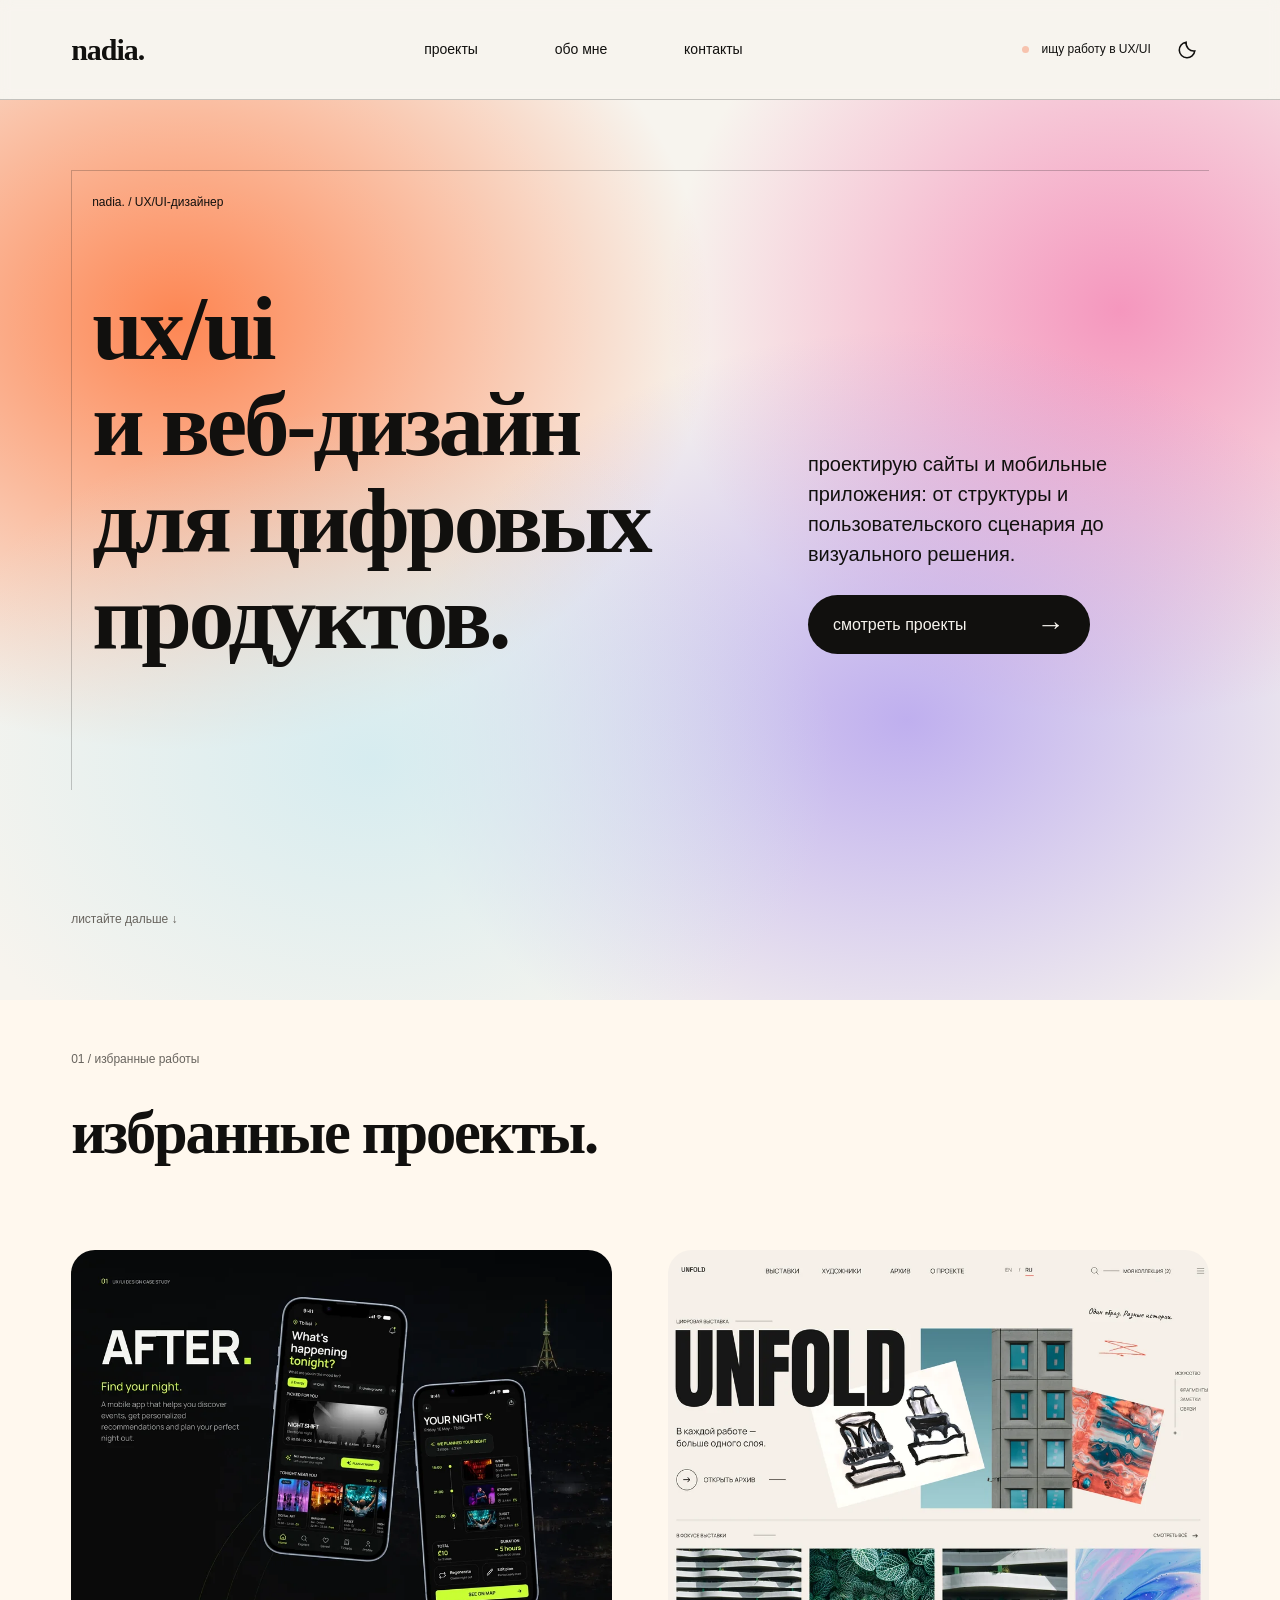
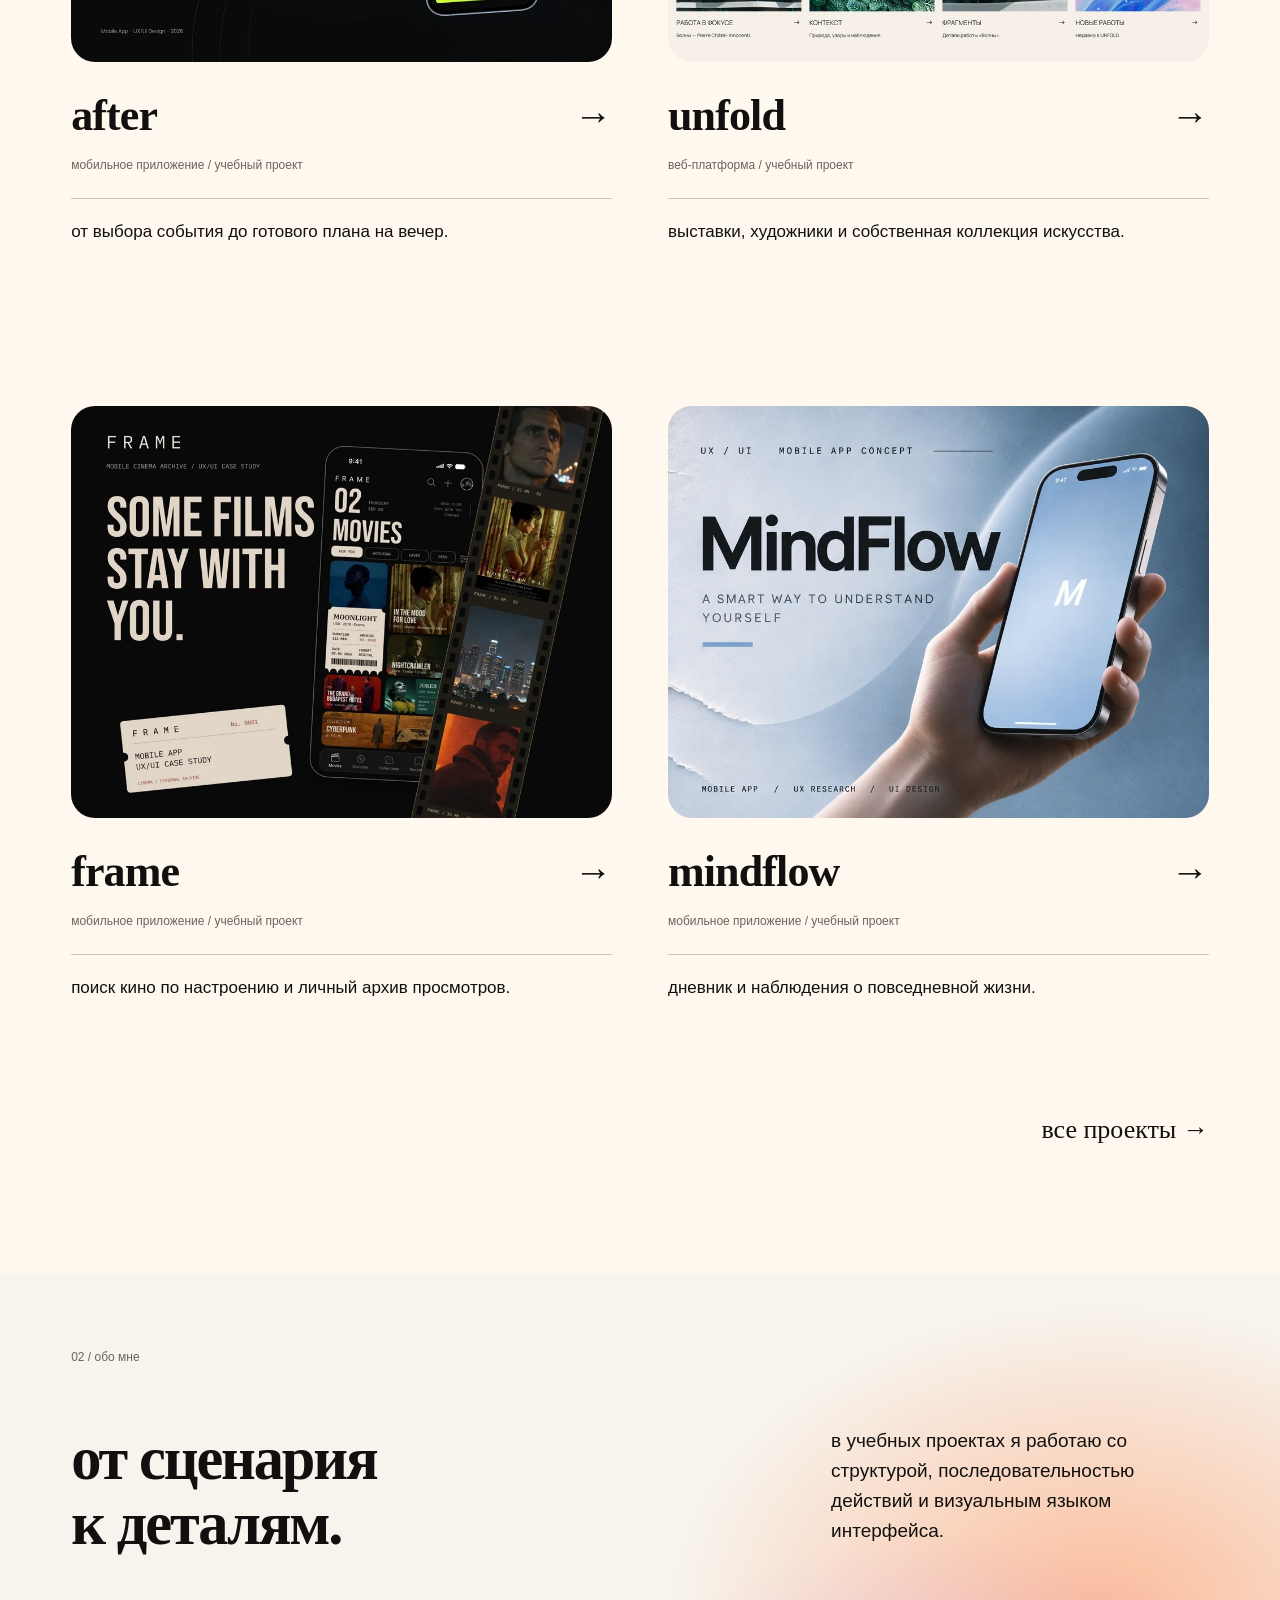
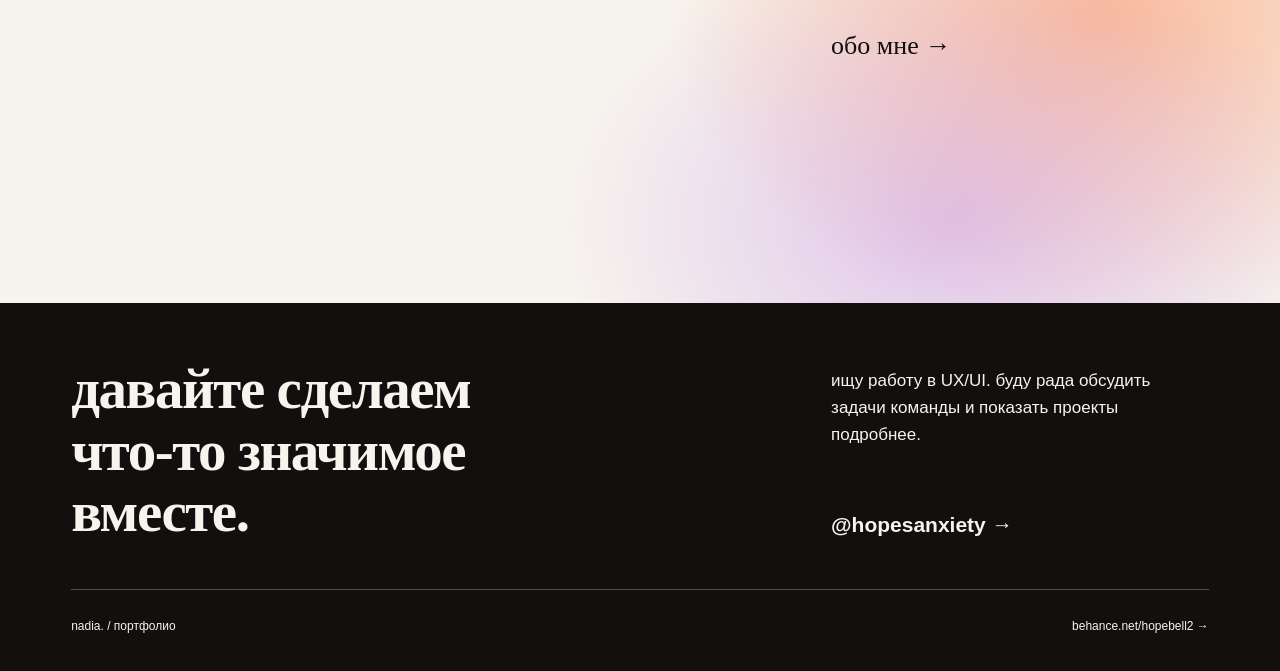
==== index.html @ 80e2dbfd "Animate underline on home All Projects link" ====
<!doctype html><html lang="ru"><head><meta charset="utf-8"><meta name="viewport" content="width=device-width, initial-scale=1"><meta name="description" content="Портфолио UX/UI-дизайнера: учебные проекты сайтов и мобильных приложений."><meta name="theme-color" content="#f7f4ee"><title>UX/UI и веб-дизайн для цифровых продуктов — nadia.</title><link rel="icon" href="favicon.svg?v=20261114aa" type="image/svg+xml"><script src="theme.js?v=20261114aa"></script><link rel="stylesheet" href="style.css?v=20261114aa"><script src="app.js?v=20261114aa" defer></script></head><body data-page="index"><a class="skip" href="#main">Перейти к содержанию</a><header class="site-header"><div class="header-inner"><a class="brand" href="index.html?v=20261114aa" aria-label="nadia. — главная">nadia.</a><nav aria-label="Основная навигация"><a href="projects.html?v=20261114aa" >проекты</a><a href="about.html?v=20261114aa" >обо мне</a><a href="contact.html?v=20261114aa" >контакты</a></nav><div class="header-actions"><a class="status" href="contact.html?v=20261114aa"><span aria-hidden="true"></span>ищу работу в UX/UI</a><button class="theme-toggle" type="button" aria-label="Включить тёмную тему" aria-pressed="false" title="Включить тёмную тему" disabled><svg class="theme-moon" viewBox="0 0 24 24" fill="none" stroke="currentColor" stroke-width="1.7" aria-hidden="true"><path d="M20.5 13A8.5 8.5 0 0 1 11 3.5 8.5 8.5 0 1 0 20.5 13Z"/></svg><svg class="theme-sun" viewBox="0 0 24 24" fill="none" stroke="currentColor" stroke-width="1.7" aria-hidden="true"><circle cx="12" cy="12" r="4"/><path d="M12 2v2m0 16v2M2 12h2m16 0h2M5 5l1.5 1.5m11 11L19 19M5 19l1.5-1.5m11-11L19 5"/></svg></button></div></div></header><main id="main"><section class="home-hero glow"><div class="hero-frame"><p class="eyebrow">nadia. / UX/UI-дизайнер</p><div class="hero-grid"><h1>ux/ui<br>и веб-дизайн<br>для цифровых<br>продуктов.</h1><div class="hero-intro"><p>проектирую сайты и мобильные приложения: от структуры и пользовательского сценария до визуального решения.</p><a class="pill" href="#selected">смотреть проекты<span aria-hidden="true">→</span></a></div></div></div><a class="scroll-cue" href="#selected">листайте дальше ↓</a></section><section class="selected content" id="selected"><p class="eyebrow">01 / избранные работы</p><h2 data-reveal>избранные проекты.</h2><div class="project-grid"><a class="project-card" href="after.html?v=20261114aa" data-reveal><img src="assets/after-cover-960.webp" srcset="assets/after-cover-480.webp 480w, assets/after-cover-960.webp 960w, assets/after-cover-1600.webp 1600w" sizes="(max-width: 700px) 92vw, (max-width: 1100px) 45vw, 612px" width="1600" height="1222" alt="AFTER — от выбора события до готового плана на вечер." loading="eager" decoding="async" fetchpriority="high"><div class="card-title"><h3>after</h3><span aria-hidden="true">→</span></div><p class="eyebrow">мобильное приложение / учебный проект</p><p class="card-desc">от выбора события до готового плана на вечер.</p></a><a class="project-card" href="unfold.html?v=20261114aa" data-reveal><img src="assets/unfold-cover-r2-960.webp" srcset="assets/unfold-cover-r2-480.webp 480w, assets/unfold-cover-r2-960.webp 960w, assets/unfold-cover-r2-1600.webp 1600w" sizes="(max-width: 700px) 92vw, (max-width: 1100px) 45vw, 612px" width="2560" height="1941" alt="UNFOLD — выставки, художники и собственная коллекция искусства." loading="lazy" decoding="async"><div class="card-title"><h3>unfold</h3><span aria-hidden="true">→</span></div><p class="eyebrow">веб-платформа / учебный проект</p><p class="card-desc">выставки, художники и собственная коллекция искусства.</p></a><a class="project-card" href="frame.html?v=20261114aa" data-reveal><img src="assets/frame-cover-r2-960.webp" srcset="assets/frame-cover-r2-480.webp 480w, assets/frame-cover-r2-960.webp 960w, assets/frame-cover-r2-1600.webp 1600w" sizes="(max-width: 700px) 92vw, (max-width: 1100px) 45vw, 612px" width="1600" height="1213" alt="FRAME — поиск кино по настроению и личный архив просмотров." loading="lazy" decoding="async"><div class="card-title"><h3>frame</h3><span aria-hidden="true">→</span></div><p class="eyebrow">мобильное приложение / учебный проект</p><p class="card-desc">поиск кино по настроению и личный архив просмотров.</p></a><a class="project-card" href="mindflow.html?v=20261114aa" data-reveal><img src="assets/mindflow-cover-960.webp" srcset="assets/mindflow-cover-480.webp 480w, assets/mindflow-cover-960.webp 960w, assets/mindflow-cover-1418.webp 1418w" sizes="(max-width: 700px) 92vw, (max-width: 1100px) 45vw, 612px" width="1418" height="1109" alt="MINDFLOW — дневник и наблюдения о повседневной жизни." loading="lazy" decoding="async"><div class="card-title"><h3>mindflow</h3><span aria-hidden="true">→</span></div><p class="eyebrow">мобильное приложение / учебный проект</p><p class="card-desc">дневник и наблюдения о повседневной жизни.</p></a></div><a class="text-link all-projects" href="projects.html?v=20261114aa">все проекты →</a></section><section class="about-strip content glow-soft"><p class="eyebrow">02 / обо мне</p><div class="split"><h2 data-reveal>от сценария<br>к деталям.</h2><div><p>в учебных проектах я работаю со структурой, последовательностью действий и визуальным языком интерфейса.</p><a class="text-link" href="about.html?v=20261114aa">обо мне →</a></div></div></section></main><footer class="footer"><div class="footer-grid"><h2>давайте сделаем<br>что-то значимое<br>вместе.</h2><div><p>ищу работу в UX/UI. буду рада обсудить задачи команды и показать проекты подробнее.</p><a class="telegram" href="https://t.me/hopesanxiety">@hopesanxiety <span aria-hidden="true">→</span></a></div></div><div class="footer-bottom"><span>nadia. / портфолио</span><a href="https://www.behance.net/hopebell2">behance.net/hopebell2 →</a></div></footer><dialog class="lightbox" aria-label="Просмотр экрана проекта"><button class="close-dialog" type="button" aria-label="Закрыть изображение">×</button><img alt=""></dialog></body></html>
---- style.css ----
:root{--paper:#f7f4ee;--ink:#11100e;--muted:#68645e;--line:rgba(17,16,14,.22);--gutter:clamp(24px,5.56vw,80px)}*{box-sizing:border-box}html{scroll-behavior:smooth;scroll-padding-top:125px}body{margin:0;background:var(--paper);color:var(--ink);font:19px/1.58 Arial,Helvetica,sans-serif}a{color:inherit;text-decoration:none}button{font:inherit}a,button{-webkit-tap-highlight-color:transparent}img{max-width:100%;height:auto;display:block}h1,h2,h3{font-family:Georgia,'Times New Roman',serif;letter-spacing:-.035em;line-height:1.08;margin:0;font-weight:700}h1{font-size:clamp(64px,8vw,116px)}h2{font-size:clamp(40px,4.72vw,68px)}p{margin:0 0 1.4em}figure{margin:0}figcaption,.eyebrow{font-size:12px;line-height:1.5;color:var(--muted)}figcaption{margin-top:22px}.eyebrow{margin:0 0 32px}.content{padding-left:var(--gutter);padding-right:var(--gutter);max-width:1600px;margin-inline:auto}.site-header{position:sticky;top:0;z-index:10;background:rgba(247,244,238,.25)}.header-inner{height:100px;max-width:1600px;margin:auto;padding-inline:var(--gutter);display:flex;align-items:center;justify-content:space-between;gap:24px;border-bottom:1px solid var(--line)}.brand{font:700 30px/1 Georgia,serif;letter-spacing:-1px}.site-header nav{display:flex;gap:clamp(25px,6vw,86px);font-size:14px}.site-header nav a{position:relative;padding-block:12px;min-height:44px;display:inline-flex;align-items:center}
.site-header nav a::after{content:"";position:absolute;left:0;right:0;bottom:3px;height:3px;background:#a21b50;transform:scaleX(0);transform-origin:left;transition:transform 220ms ease}
.site-header nav a:hover::after,.site-header nav a:focus-visible::after,.site-header nav a[aria-current="page"]::after{transform:scaleX(1)}.status{font-size:12px;white-space:nowrap;display:flex;gap:12px;align-items:center}.status span{width:7px;height:7px;border-radius:50%;background:var(--brand-peach)}.glow{background:linear-gradient(118deg,#ff7849 0%,#ff7849 28%,#f390af 67%,#b191ed 100%)}
:root{--page-gradient:linear-gradient(110deg,#ffb08b 0%,#ffb08b 32%,#d097bf 70%,#b49aea 100%)}
.glow-soft,.contact-hero.glow{background:var(--page-gradient)}
.home-hero{padding:70px var(--gutter) 60px;min-height:900px;position:relative}.hero-frame{max-width:1440px;margin:auto;border-top:1px solid var(--line);border-left:1px solid var(--line);padding:22px 20px 80px;min-height:620px}.hero-frame .eyebrow{color:var(--ink)}.hero-grid{display:grid;grid-template-columns:1.8fr 1fr;gap:30px;align-items:end;margin-top:70px}.home-hero h1{font-size:clamp(64px,7.1vw,102px);line-height:1.06;letter-spacing:-.035em}.hero-intro{padding-bottom:12px;max-width:440px}.hero-intro p{font-size:20px;line-height:1.5;margin-bottom:26px}.pill{border-radius:40px;background:var(--ink);color:var(--paper);display:inline-flex;align-items:center;justify-content:space-between;gap:70px;padding:17px 25px;min-height:58px;font-size:16px;max-width:100%;transition:background .2s}.pill span{font-size:28px;line-height:20px}.pill:hover{background:#34302c}.scroll-cue{display:inline-block;font-size:12px;color:var(--muted);margin-top:120px}.selected{background:#fff8ee;padding-top:50px;padding-bottom:120px}.selected h2{margin-bottom:85px}.project-grid{display:grid;grid-template-columns:repeat(2,minmax(0,1fr));gap:160px 56px}.project-card{display:block;min-width:0}.project-card>img{width:100%;aspect-ratio:612/466;object-fit:cover}.card-title{display:flex;justify-content:space-between;align-items:center;margin-top:24px;gap:20px}.card-title h3{font-size:44px;letter-spacing:-.02em}.card-title>span{font-size:38px}.project-card .eyebrow{margin:10px 0 24px}.card-desc{font-size:17px;border-top:1px solid var(--line);padding-top:20px;margin:0}.project-card:hover h3{text-decoration:underline;text-underline-offset:7px;text-decoration-thickness:1px}.text-link{font:26px/1.4 Georgia,serif}.text-link:hover{text-decoration:underline;text-underline-offset:7px}.all-projects{display:block;text-align:right;margin-top:110px}.split{display:grid;grid-template-columns:1.8fr 1fr;gap:80px;align-items:start}.split>p,.split>div{max-width:430px}.about-strip{padding-top:75px;padding-bottom:160px;min-height:630px}.about-strip .split{margin-top:60px}.about-strip .text-link{display:inline-block;margin-top:55px}.footer{background:var(--ink);color:var(--paper);padding:55px var(--gutter) 35px}.footer-grid{max-width:1440px;margin:auto;display:grid;grid-template-columns:1.8fr 1fr;gap:80px}.footer h2{font-size:clamp(40px,4.45vw,64px);letter-spacing:-.025em}.footer p{font-size:17px;max-width:390px;margin-top:10px}.telegram{display:inline-block;font-size:21px;font-weight:bold;margin-top:36px}.footer-bottom{max-width:1440px;margin:42px auto 0;padding-top:27px;border-top:1px solid #ffffff40;display:flex;justify-content:space-between;gap:20px;font-size:12px}.index-hero{padding-top:65px;padding-bottom:85px}.index-hero .split{margin-top:55px;align-items:end}.projects-index{padding-block:50px 140px}.case-hero{padding-top:55px;padding-bottom:100px}.case-hero-grid{display:grid;grid-template-columns:1fr 1fr;gap:75px;align-items:start}.case-hero h1{font-size:106px}.case-hero h2{font-size:47px;line-height:1.23;margin-top:40px;letter-spacing:-.025em}.case-hero p:not(.eyebrow){font-size:19px;line-height:1.5;margin-top:50px;margin-bottom:0}.case-hero figure{margin-top:45px}.case-hero figure img{width:100%;aspect-ratio:600/455;object-fit:cover}.brief{display:grid;grid-template-columns:1.6fr 1fr;gap:140px;padding-top:60px;padding-bottom:65px;border-top:1px solid var(--line)}.brief .task{font:30px/1.43 Georgia,serif}.brief .eyebrow{margin-bottom:25px}.case-contents{display:flex;gap:12px;flex-wrap:wrap;padding-bottom:50px;font-size:12px}.case-contents a{border:1px solid var(--line);border-radius:30px;padding:9px 16px}.case-contents a:hover{background:#eae5db}.case-section{padding-top:50px;padding-bottom:50px}.section-heading{display:grid;grid-template-columns:1.8fr 1fr;gap:90px;align-items:start;margin-bottom:40px}.section-heading h2{font-size:52px;line-height:1.2;letter-spacing:-.025em}.section-heading p{font-size:18px;line-height:1.56;margin:0}.screen-stage{background:var(--stage);padding:52px 5%;display:flex;align-items:center;justify-content:center;gap:clamp(20px,6vw,120px);min-height:600px}.screen-stage .zoom-image{flex:0 1 340px;min-width:0}.screen-stage.phones img{width:100%;max-height:745px;object-fit:contain}.screen-stage.count-3{gap:6%}.screen-stage.count-3 .zoom-image{flex-basis:320px}.screen-stage.single .zoom-image{flex-basis:340px}.stage-note{font:25px/1.5 Georgia,serif;max-width:280px;margin:0}.screen-stage.webflow{display:grid;grid-template-columns:1fr 2fr;gap:28px;min-height:0;padding:35px 30px;align-items:start}.webflow .zoom-image:nth-child(2){grid-column:1;grid-row:2}.webflow .zoom-image:nth-child(3){grid-column:2;grid-row:1 / span 2}.webflow img{width:100%;height:auto}.screen-stage.webpair{gap:30px;align-items:flex-start;min-height:0;padding:35px 30px}.screen-stage.webpair .zoom-image{flex-basis:50%}.screen-stage.wide{min-height:0;padding:20px 25px}.screen-stage.wide .zoom-image{flex:1}.screen-stage.ticket{flex-direction:row-reverse;color:#e0d5c6;min-height:850px}.screen-stage.ticket .zoom-image{flex-basis:560px}.screen-stage.ticket img{max-height:830px;width:100%;object-fit:contain}.caption{margin-top:18px;margin-bottom:0}.zoom-image{position:relative;display:block;padding:0;border:0;background:transparent;color:inherit;cursor:zoom-in}.zoom-hint{position:absolute;bottom:10px;right:10px;background:#f7f4eee8;color:#11100e;border-radius:50%;width:34px;height:34px;display:grid;place-items:center;font-size:21px;opacity:0;transition:opacity .2s}.zoom-image:hover .zoom-hint,.zoom-image:focus-visible .zoom-hint{opacity:1}.outcome{margin-top:60px;padding-top:50px;padding-bottom:70px;border-top:1px solid var(--line);display:grid;grid-template-columns:1fr 1fr;gap:100px}.outcome p{font-size:19px}.outcome .eyebrow{font-size:12px}.palette{display:flex;gap:20px;margin-top:50px}.palette span{width:56px;height:56px;border-radius:50%;border:1px solid #11100e20}.credits{grid-column:1/-1;font-size:12px!important;color:var(--muted)}.case-next{display:flex;align-items:center;justify-content:space-between;padding-block:35px 90px;border-top:1px solid var(--line);font-size:16px}.about-hero{padding-top:70px;padding-bottom:80px}.about-hero h1{font-size:90px;line-height:1.16;margin:55px 0}.about-hero>p:last-child{font-size:21px}.about-brief{padding-block:70px 90px}.skills{padding-top:60px;padding-bottom:150px;border-top:1px solid var(--line)}.skills h2{font-size:58px}.skills ol{list-style:none;counter-reset:skills;padding:0;margin-top:80px}.skills li{counter-increment:skills;display:flex;gap:100px;padding:26px 0;border-top:1px solid var(--line);font:26px/1.4 Georgia,serif}.skills li:before{content:counter(skills,decimal-leading-zero);font:13px/2.8 Arial,sans-serif;color:var(--muted);min-width:60px}.skills-bottom{display:flex;justify-content:space-between;align-items:center;gap:30px;margin-top:65px}.contact-hero{padding-top:70px;padding-bottom:160px}.contact-hero h1{font-size:110px;line-height:1.15;margin:60px 0 95px}.contact-grid{display:grid;grid-template-columns:1.8fr 1fr;gap:80px}.contact-grid .pill{min-width:450px}.handle{display:block;font:29px/1.5 Georgia,serif;margin:24px}.contact-behance{margin-top:90px;border-top:1px solid var(--line);padding-top:45px;display:flex;justify-content:space-between;gap:30px;font-size:16px}.lightbox{border:0;background:#f7f4ee;padding:55px 25px 25px;max-width:95vw;max-height:95dvh;overflow:auto;box-shadow:0 20px 100px #0006}.lightbox::backdrop{background:#000c;backdrop-filter:blur(8px)}.lightbox>img{max-width:85vw;max-height:none;margin:auto}.close-dialog{position:sticky;top:0;float:right;margin-top:-45px;margin-right:-12px;border:0;background:#11100e;color:white;border-radius:50%;width:40px;height:40px;font-size:28px;cursor:pointer}.skip{position:fixed;top:-100px;left:15px;padding:10px 20px;background:#111;color:white;z-index:30}.skip:focus{top:10px}:focus-visible{outline:2px solid currentColor;outline-offset:5px}a,button{touch-action:manipulation}
@media(prefers-reduced-motion:no-preference){
[data-reveal].will-reveal{opacity:0;transform:translate3d(0,48px,0);transition:opacity 650ms ease,transform 750ms cubic-bezier(.16,1,.3,1);transition-delay:var(--reveal-delay,0ms)}
[data-reveal].will-reveal.is-visible{opacity:1;transform:none}
.project-card img{transition:filter 350ms ease}.project-card:hover img{filter:brightness(1.04)}
}
@media(min-width:1601px){.home-hero{padding-inline:max(80px,calc((100vw - 1440px)/2))}.site-header,.footer{padding-inline:max(0px,calc((100vw - 1600px)/2))}}
@media(max-width:1050px){.status{display:none}.home-hero{min-height:780px}.hero-grid{grid-template-columns:1.5fr 1fr;gap:20px}.home-hero h1{font-size:clamp(55px,7vw,85px)}.hero-intro p{font-size:17px}.pill{gap:40px}.project-grid{gap:100px 30px}.split,.footer-grid,.section-heading{gap:40px}.case-hero-grid{gap:35px}.case-hero h1{font-size:85px}.case-hero h2{font-size:38px}.brief{gap:70px}.screen-stage{min-height:480px}.screen-stage.ticket{min-height:600px}.contact-grid .pill{min-width:0}.contact-hero h1{font-size:90px}.outcome{gap:50px}}
@media(max-width:700px){body{font-size:17px}.header-inner{height:auto;min-height:98px;flex-wrap:wrap;gap:8px 30px;padding-block:16px}.brand{font-size:27px}.site-header nav{gap:22px;font-size:13px}.site-header nav a{padding:8px 0}h1{font-size:58px}h2{font-size:40px}.home-hero{padding-top:35px;min-height:0;padding-bottom:40px}.hero-frame{min-height:0;padding:20px 0 35px 14px}.hero-grid{grid-template-columns:1fr;margin-top:50px;gap:38px}.home-hero h1{font-size:clamp(44px,9.8vw,68px);line-height:1.1;letter-spacing:-.04em}.hero-intro{max-width:440px}.hero-intro p{font-size:17px}.scroll-cue{margin-top:45px}.selected{padding-block:45px 70px}.selected h2{margin-bottom:45px}.project-grid{grid-template-columns:1fr;gap:55px}.card-title{margin-top:20px}.card-title h3{font-size:38px}.card-desc{font-size:16px}.all-projects{margin-top:55px}.split,.footer-grid,.case-hero-grid,.brief,.section-heading,.outcome,.contact-grid{grid-template-columns:1fr;gap:30px}.about-strip{min-height:0;padding-block:45px 80px}.about-strip .split{margin-top:35px}.about-strip .text-link{margin-top:15px}.footer{padding-top:45px}.footer h2{font-size:39px}.footer p{font-size:16px}.telegram{margin-top:10px}.footer-bottom{flex-wrap:wrap;margin-top:35px;font-size:11px}.index-hero{padding-block:40px 55px}.index-hero .split{margin-top:35px}.projects-index{padding-block:10px 70px}.case-hero{padding-top:40px;padding-bottom:50px}.case-hero h1{font-size:68px}.case-hero h2{font-size:36px;margin-top:25px}.case-hero p:not(.eyebrow){font-size:17px;margin-top:30px}.case-hero figure{margin-top:0}.brief{padding-block:40px}.brief .task{font-size:26px}.case-contents{gap:8px;padding-bottom:20px}.case-contents a{font-size:11px}.case-section{padding-block:35px}.section-heading{gap:22px;margin-bottom:28px}.section-heading h2{font-size:35px}.section-heading p{font-size:17px}.screen-stage,.screen-stage.count-3{min-height:0;padding:28px 18px;gap:18px;flex-wrap:wrap}.screen-stage.phones .zoom-image,.screen-stage.count-3 .zoom-image{flex:0 1 calc(50% - 9px)}.screen-stage.phones.count-3 .zoom-image:last-child{flex-basis:62%}.screen-stage.single .zoom-image{flex-basis:70%}.stage-note{font-size:19px;text-align:center}.screen-stage.webflow{display:flex;flex-direction:column;gap:25px;padding:20px}.webflow .zoom-image{width:100%;flex:none}.screen-stage.webpair{flex-direction:column;padding:20px;gap:25px}.screen-stage.webpair .zoom-image{width:100%;flex:none}.screen-stage.wide{padding:15px 10px}.screen-stage.ticket{min-height:0;padding:28px;flex-direction:column}.screen-stage.ticket .zoom-image{flex:auto;width:100%}.screen-stage.ticket .stage-note{font-size:16px}.zoom-hint{opacity:1;width:28px;height:28px;font-size:17px;bottom:5px;right:5px}.outcome{margin-top:30px;padding-block:35px;gap:35px}.outcome p{font-size:17px}.palette{margin-top:20px}.palette span{width:42px;height:42px}.case-next{padding-block:28px 55px}.case-next .text-link{font-size:23px}.about-hero{padding-block:40px 55px}.about-hero h1{font-size:clamp(42px,9.5vw,65px);margin:35px 0}.about-hero>p:last-child{font-size:18px}.skills{padding-block:40px 70px}.skills h2{font-size:38px}.skills ol{margin-top:45px}.skills li{font-size:21px;gap:14px}.skills li:before{min-width:35px}.skills-bottom{flex-direction:column;align-items:start;margin-top:35px;gap:10px}.contact-hero{padding-block:40px 70px}.contact-hero h1{font-size:clamp(40px,9.3vw,65px);margin:40px 0}.contact-grid{gap:35px}.contact-grid .pill{width:100%}.handle{font-size:24px;margin:20px 0}.contact-behance{flex-direction:column;margin-top:40px;padding-top:30px;gap:15px}.contact-behance .text-link{font-size:23px}.lightbox{padding:50px 10px 15px}.lightbox>img{max-width:88vw}.close-dialog{margin-right:0}.eyebrow{margin-bottom:25px}}
@media(prefers-reduced-motion:reduce){html{scroll-behavior:auto}*,*:before,*:after{animation:none!important;transition:none!important}}
@media(max-width:360px){.home-hero h1{font-size:36px}.contact-hero h1{font-size:34px}.pill{gap:20px;padding-inline:18px}.footer h2{font-size:34px}.case-hero h1{font-size:58px}.skills h2{font-size:34px}}

/* Solid editorial panels keep the colour visible between the project images. */
.about-strip.glow-soft{background:#b69aee}
.projects-index{background:#fff8ee}
.outcome{background:#e4d7f7}
.skills{background:#fbd9c8}
.section-heading,.hero-grid,.split,.case-hero-grid,.brief,.outcome,.contact-grid,.footer-grid{min-width:0}
.section-heading>*,.hero-grid>*,.split>*,.case-hero-grid>*,.brief>*,.outcome>*,.contact-grid>*,.footer-grid>*{min-width:0}
.contact-hero h1{font-size:clamp(40px,7.6vw,110px)}
.case-hero h1{font-size:clamp(44px,7.36vw,106px)}
.lightbox{max-height:95vh;max-height:95dvh}
@media(min-width:701px) and (max-width:1000px){
.hero-grid,.case-hero-grid{grid-template-columns:1fr;gap:40px}
.home-hero h1{font-size:clamp(58px,8vw,80px)}
.hero-grid{margin-top:45px}.hero-intro{max-width:540px;padding-top:8px}
.hero-intro p{font-size:19px}.hero-frame{padding-bottom:40px}
.scroll-cue{margin-top:60px}.case-hero figure{margin-top:0;max-width:650px}
.case-hero h2{max-width:700px}.case-hero p:not(.eyebrow){max-width:680px}
.brief{gap:45px;grid-template-columns:1.25fr 1fr}
.section-heading{grid-template-columns:1.3fr 1fr;gap:30px}
.section-heading h2{font-size:40px}.about-hero h1{font-size:clamp(60px,8vw,80px)}
.contact-grid{grid-template-columns:1.3fr 1fr;gap:35px}
.screen-stage.single{gap:40px}.stage-note{font-size:21px}
}
@media(max-width:700px){
.site-header nav{width:100%;justify-content:space-between;gap:12px}
.site-header nav a{padding:8px 0}.site-header nav a::after{bottom:2px}
.header-inner{padding-top:12px;padding-bottom:8px;gap:4px 16px;min-height:100px}
.section-heading h2,.skills h2,.about-strip h2{font-size:clamp(30px,8.7vw,40px)}
.footer h2{font-size:clamp(30px,8.9vw,40px)}
.skills li{overflow-wrap:break-word}.footer-bottom a{overflow-wrap:anywhere}
.contact-hero h1{font-size:clamp(32px,8.6vw,60px)}
.case-next{gap:20px;flex-wrap:wrap}.contact-behance .text-link{font-size:clamp(18px,5.5vw,23px)}
}
@media(prefers-reduced-motion:reduce){[data-reveal].will-reveal{opacity:1;transform:none}}
/* Blur is an enhancement; the 25% RGBA background also works without it. */
@supports ((backdrop-filter:blur(1px)) or (-webkit-backdrop-filter:blur(1px))){
.site-header{-webkit-backdrop-filter:blur(6px);backdrop-filter:blur(6px)}
}
/* Theme, readable availability and project descriptions. */
:root{--brand-peach:#F7C3AE;color-scheme:light;--header-background:rgba(247,244,238,.25);--bubble:#fff3df;--bubble-line:#c58d77;--footer:#11100e;--on-footer:#f7f4ee;--accent:#a21b50}
:root[data-theme="dark"]{color-scheme:dark;--paper:#17151b;--ink:#fbf3e9;--muted:#c9bdce;--line:rgba(251,243,233,.25);--header-background:rgba(23,21,27,.25);--bubble:#302635;--bubble-line:#9b779b;--accent:#ff9fc0}
.site-header{background:var(--header-background)}
.header-inner{display:grid;grid-template-columns:auto 1fr auto;height:100px;gap:24px}
.site-header nav{justify-content:center}
.site-header nav a::after{background:var(--brand-peach)}
.header-actions{display:flex;gap:14px;align-items:center;justify-content:flex-end}
.site-header .status{display:inline-flex;color:var(--ink);font-size:12px;line-height:1.3;font-weight:400;gap:12px;white-space:nowrap}
.status span{width:7px;height:7px;flex-shrink:0;background:var(--brand-peach)}
.theme-toggle{display:grid;place-items:center;position:relative;width:44px;height:44px;padding:10px;flex:0 0 44px;-webkit-appearance:none;appearance:none;border:0;border-radius:0;box-shadow:none;color:var(--ink);background:transparent;cursor:pointer}
.theme-toggle svg{width:22px;height:22px;grid-area:1/1}
.theme-toggle .theme-sun{display:none}
[data-theme="dark"] .theme-toggle .theme-moon{display:none}
[data-theme="dark"] .theme-toggle .theme-sun{display:block}
.theme-toggle:hover{color:var(--accent)}
.theme-toggle:disabled{cursor:default;opacity:.5}
.project-card>img{border-radius:24px}
.zoom-image,.zoom-image img{border-radius:18px}
.screen-stage{border-radius:26px;overflow:hidden}
.lightbox>img{border-radius:14px}
.footer{background:var(--footer);color:var(--on-footer)}
[data-theme="dark"] .glow{background:linear-gradient(118deg,#783d27 0%,#783d27 28%,#633246 67%,#42305e 100%)}
[data-theme="dark"]{--page-gradient:linear-gradient(110deg,#563224 0%,#563224 32%,#4b2e41 70%,#382a50 100%)}
[data-theme="dark"] .glow-soft,[data-theme="dark"] .contact-hero.glow{background:var(--page-gradient)}
[data-theme="dark"] .selected,[data-theme="dark"] .projects-index{background:#1d1922}
[data-theme="dark"] .about-strip.glow-soft{background:#43305b}
[data-theme="dark"] .outcome{background:#30253d}
[data-theme="dark"] .skills{background:#513126}
[data-theme="dark"] .pill:hover{background:#e9cbbb;color:#17151b}
[data-theme="dark"] .case-contents a:hover{background:#423449}
[data-theme="dark"] .zoom-hint{background:#241d2de8;color:#fbf3e9}
[data-theme="dark"] .lightbox{background:#17151b;color:#fbf3e9}
[data-theme="dark"] .close-dialog{background:#fbf3e9;color:#17151b}
@media(max-width:1100px){
html{scroll-padding-top:160px}
.header-inner{height:auto;min-height:116px;grid-template-columns:1fr auto;gap:6px 20px;padding-top:12px;padding-bottom:8px}
.header-inner>.brand{grid-column:1;grid-row:1}
.header-actions{grid-column:2;grid-row:1}
.site-header nav{grid-column:1/-1;grid-row:2;width:100%;gap:clamp(30px,10vw,100px)}
}
@media(max-width:600px){
html{scroll-padding-top:180px}
.header-inner{grid-template-columns:1fr 44px;gap:4px 12px;min-height:0;padding-inline:var(--gutter)}
.header-actions{display:contents}
.header-inner>.brand{font-size:26px}
.theme-toggle{grid-column:2;grid-row:1}
.site-header nav{grid-column:1/-1;grid-row:2;justify-content:space-between;gap:12px}
.site-header .status{display:none}
.project-card>img{border-radius:18px}
.screen-stage{border-radius:20px}
}

@media(max-width:1050px){.site-header .status{display:none}}

/* Hover lifts the content while keeping each card's hit area stable. */
@media (prefers-reduced-motion:no-preference) and (hover:hover){
.project-card>img,.project-card>.card-title,.project-card>.eyebrow,.project-card>.card-desc{transition:transform 280ms cubic-bezier(.2,.7,.2,1),filter 350ms ease}
.project-card:hover>img,.project-card:hover>.card-title,.project-card:hover>.eyebrow,.project-card:hover>.card-desc,.project-card:focus-visible>img,.project-card:focus-visible>.card-title,.project-card:focus-visible>.eyebrow,.project-card:focus-visible>.card-desc{transform:translateY(-10px)}
.skills li{transition:background-color 250ms ease}
.skills .skill-label,.skills li::before{transition:transform 260ms cubic-bezier(.2,.7,.2,1)}
.skills li:hover .skill-label{transform:translate(8px,-4px)}
.skills li:hover::before{transform:translateY(-4px)}
.skills li:hover{background-color:rgba(17,16,14,.045)}
[data-theme="dark"] .skills li:hover{background-color:rgba(251,243,233,.065)}
}

/* Footer contact underline reveals without shifting the layout. */
.footer .telegram{position:relative;text-decoration:none;padding-bottom:5px}
.footer .telegram::after{content:"";position:absolute;left:0;right:0;bottom:0;height:2px;background:currentColor;transform:scaleX(0);transform-origin:left;transition:transform 240ms ease}
@media(hover:hover){.footer .telegram:hover::after{transform:scaleX(1)}}
.footer .telegram:focus-visible::after{transform:scaleX(1)}
@media(prefers-reduced-motion:reduce){.footer .telegram::after{transition:none}}

/* Restore the 21 radial fills from the final design export. */
:root{--circle-scale:1}
.glow,.glow-soft,[data-theme="dark"] .glow,[data-theme="dark"] .glow-soft{background:transparent}
.home-hero.glow{background-color:var(--paper);background-image:radial-gradient(ellipse 36.11111% 38.88889% at 29.16667% 73.33333%,rgba(206,234,240,0.8) 0%,rgba(206,234,240,0.44) 45%,rgba(206,234,240,0) 100%),radial-gradient(ellipse 39.58333% 43.33333% at 70.83333% 68.88889%,rgba(161,138,239,0.65) 0%,rgba(161,138,239,0.3575) 45%,rgba(161,138,239,0) 100%),radial-gradient(ellipse 35.41667% 45.55556% at 87.50000% 23.33333%,rgba(244,115,171,0.72) 0%,rgba(244,115,171,0.396) 45%,rgba(244,115,171,0) 100%),radial-gradient(ellipse 41.66667% 47.77778% at 13.88889% 24.44444%,rgba(255,110,49,0.82) 0%,rgba(255,110,49,0.451) 45%,rgba(255,110,49,0) 100%)}
[data-theme="dark"] .home-hero.glow{background-color:var(--paper);background-image:radial-gradient(ellipse 36.11111% 38.88889% at 29.16667% 73.33333%,rgba(206,234,240,0.52) 0%,rgba(206,234,240,0.286) 45%,rgba(206,234,240,0) 100%),radial-gradient(ellipse 39.58333% 43.33333% at 70.83333% 68.88889%,rgba(161,138,239,0.4225) 0%,rgba(161,138,239,0.232375) 45%,rgba(161,138,239,0) 100%),radial-gradient(ellipse 35.41667% 45.55556% at 87.50000% 23.33333%,rgba(244,115,171,0.468) 0%,rgba(244,115,171,0.2574) 45%,rgba(244,115,171,0) 100%),radial-gradient(ellipse 41.66667% 47.77778% at 13.88889% 24.44444%,rgba(255,110,49,0.533) 0%,rgba(255,110,49,0.29315) 45%,rgba(255,110,49,0) 100%)}
.about-strip.glow-soft{background-color:var(--paper);background-image:radial-gradient(ellipse 31.25000% 46.03175% at 74.30556% 87.30159%,rgba(200,150,232,0.5) 0%,rgba(200,150,232,0.275) 45%,rgba(200,150,232,0) 100%),radial-gradient(ellipse 34.02778% 49.20635% at 86.11111% 53.96825%,rgba(255,141,84,0.55) 0%,rgba(255,141,84,0.3025) 45%,rgba(255,141,84,0) 100%)}
[data-theme="dark"] .about-strip.glow-soft{background-color:var(--paper);background-image:radial-gradient(ellipse 31.25000% 46.03175% at 74.30556% 87.30159%,rgba(200,150,232,0.325) 0%,rgba(200,150,232,0.17875) 45%,rgba(200,150,232,0) 100%),radial-gradient(ellipse 34.02778% 49.20635% at 86.11111% 53.96825%,rgba(255,141,84,0.3575) 0%,rgba(255,141,84,0.196625) 45%,rgba(255,141,84,0) 100%)}
body[data-page="projects"] main{background-color:var(--paper);background-image:radial-gradient(ellipse 31.94444% calc(310px * var(--circle-scale)) at 88.88889% calc(290px * var(--circle-scale)),rgba(175,155,239,0.5) 0%,rgba(175,155,239,0.275) 45%,rgba(175,155,239,0) 100%),radial-gradient(ellipse 38.88889% calc(350px * var(--circle-scale)) at 11.11111% calc(170px * var(--circle-scale)),rgba(255,135,80,0.55) 0%,rgba(255,135,80,0.3025) 45%,rgba(255,135,80,0) 100%)}
[data-theme="dark"] body[data-page="projects"] main{background-color:var(--paper);background-image:radial-gradient(ellipse 31.94444% calc(310px * var(--circle-scale)) at 88.88889% calc(290px * var(--circle-scale)),rgba(175,155,239,0.325) 0%,rgba(175,155,239,0.17875) 45%,rgba(175,155,239,0) 100%),radial-gradient(ellipse 38.88889% calc(350px * var(--circle-scale)) at 11.11111% calc(170px * var(--circle-scale)),rgba(255,135,80,0.3575) 0%,rgba(255,135,80,0.196625) 45%,rgba(255,135,80,0) 100%)}
body[data-page="after"] main{background-color:var(--paper);background-image:radial-gradient(ellipse 34.72222% calc(330px * var(--circle-scale)) at 91.66667% calc(550px * var(--circle-scale)),rgba(187,161,238,0.5) 0%,rgba(187,161,238,0.275) 45%,rgba(187,161,238,0) 100%),radial-gradient(ellipse 39.58333% calc(390px * var(--circle-scale)) at 6.94444% calc(240px * var(--circle-scale)),rgba(255,135,80,0.5) 0%,rgba(255,135,80,0.275) 45%,rgba(255,135,80,0) 100%)}
[data-theme="dark"] body[data-page="after"] main{background-color:var(--paper);background-image:radial-gradient(ellipse 34.72222% calc(330px * var(--circle-scale)) at 91.66667% calc(550px * var(--circle-scale)),rgba(187,161,238,0.325) 0%,rgba(187,161,238,0.17875) 45%,rgba(187,161,238,0) 100%),radial-gradient(ellipse 39.58333% calc(390px * var(--circle-scale)) at 6.94444% calc(240px * var(--circle-scale)),rgba(255,135,80,0.325) 0%,rgba(255,135,80,0.17875) 45%,rgba(255,135,80,0) 100%)}
body[data-page="unfold"] main{background-color:var(--paper);background-image:radial-gradient(ellipse 34.72222% calc(330px * var(--circle-scale)) at 91.66667% calc(550px * var(--circle-scale)),rgba(187,161,238,0.5) 0%,rgba(187,161,238,0.275) 45%,rgba(187,161,238,0) 100%),radial-gradient(ellipse 39.58333% calc(390px * var(--circle-scale)) at 6.94444% calc(240px * var(--circle-scale)),rgba(255,162,111,0.5) 0%,rgba(255,162,111,0.275) 45%,rgba(255,162,111,0) 100%)}
[data-theme="dark"] body[data-page="unfold"] main{background-color:var(--paper);background-image:radial-gradient(ellipse 34.72222% calc(330px * var(--circle-scale)) at 91.66667% calc(550px * var(--circle-scale)),rgba(187,161,238,0.325) 0%,rgba(187,161,238,0.17875) 45%,rgba(187,161,238,0) 100%),radial-gradient(ellipse 39.58333% calc(390px * var(--circle-scale)) at 6.94444% calc(240px * var(--circle-scale)),rgba(255,162,111,0.325) 0%,rgba(255,162,111,0.17875) 45%,rgba(255,162,111,0) 100%)}
body[data-page="frame"] main{background-color:var(--paper);background-image:radial-gradient(ellipse 34.72222% calc(330px * var(--circle-scale)) at 91.66667% calc(550px * var(--circle-scale)),rgba(187,161,238,0.5) 0%,rgba(187,161,238,0.275) 45%,rgba(187,161,238,0) 100%),radial-gradient(ellipse 39.58333% calc(390px * var(--circle-scale)) at 6.94444% calc(240px * var(--circle-scale)),rgba(255,135,80,0.5) 0%,rgba(255,135,80,0.275) 45%,rgba(255,135,80,0) 100%)}
[data-theme="dark"] body[data-page="frame"] main{background-color:var(--paper);background-image:radial-gradient(ellipse 34.72222% calc(330px * var(--circle-scale)) at 91.66667% calc(550px * var(--circle-scale)),rgba(187,161,238,0.325) 0%,rgba(187,161,238,0.17875) 45%,rgba(187,161,238,0) 100%),radial-gradient(ellipse 39.58333% calc(390px * var(--circle-scale)) at 6.94444% calc(240px * var(--circle-scale)),rgba(255,135,80,0.325) 0%,rgba(255,135,80,0.17875) 45%,rgba(255,135,80,0) 100%)}
body[data-page="mindflow"] main{background-color:var(--paper);background-image:radial-gradient(ellipse 34.72222% calc(330px * var(--circle-scale)) at 91.66667% calc(550px * var(--circle-scale)),rgba(200,232,237,0.5) 0%,rgba(200,232,237,0.275) 45%,rgba(200,232,237,0) 100%),radial-gradient(ellipse 39.58333% calc(390px * var(--circle-scale)) at 6.94444% calc(240px * var(--circle-scale)),rgba(255,135,80,0.5) 0%,rgba(255,135,80,0.275) 45%,rgba(255,135,80,0) 100%)}
[data-theme="dark"] body[data-page="mindflow"] main{background-color:var(--paper);background-image:radial-gradient(ellipse 34.72222% calc(330px * var(--circle-scale)) at 91.66667% calc(550px * var(--circle-scale)),rgba(200,232,237,0.325) 0%,rgba(200,232,237,0.17875) 45%,rgba(200,232,237,0) 100%),radial-gradient(ellipse 39.58333% calc(390px * var(--circle-scale)) at 6.94444% calc(240px * var(--circle-scale)),rgba(255,135,80,0.325) 0%,rgba(255,135,80,0.17875) 45%,rgba(255,135,80,0) 100%)}
body[data-page="about"] main{background-color:var(--paper);background-image:radial-gradient(ellipse 36.80556% calc(390px * var(--circle-scale)) at 88.88889% calc(600px * var(--circle-scale)),rgba(186,158,233,0.6) 0%,rgba(186,158,233,0.33) 45%,rgba(186,158,233,0) 100%),radial-gradient(ellipse 40.27778% calc(400px * var(--circle-scale)) at 12.50000% calc(280px * var(--circle-scale)),rgba(255,141,89,0.65) 0%,rgba(255,141,89,0.3575) 45%,rgba(255,141,89,0) 100%)}
[data-theme="dark"] body[data-page="about"] main{background-color:var(--paper);background-image:radial-gradient(ellipse 36.80556% calc(390px * var(--circle-scale)) at 88.88889% calc(600px * var(--circle-scale)),rgba(186,158,233,0.39) 0%,rgba(186,158,233,0.2145) 45%,rgba(186,158,233,0) 100%),radial-gradient(ellipse 40.27778% calc(400px * var(--circle-scale)) at 12.50000% calc(280px * var(--circle-scale)),rgba(255,141,89,0.4225) 0%,rgba(255,141,89,0.232375) 45%,rgba(255,141,89,0) 100%)}
body[data-page="contact"] main{background-color:var(--paper);background-image:radial-gradient(ellipse 37.50000% calc(380px * var(--circle-scale)) at 69.44444% calc(780px * var(--circle-scale)),rgba(168,151,233,0.6) 0%,rgba(168,151,233,0.33) 45%,rgba(168,151,233,0) 100%),radial-gradient(ellipse 34.72222% calc(410px * var(--circle-scale)) at 87.50000% calc(220px * var(--circle-scale)),rgba(242,143,185,0.7) 0%,rgba(242,143,185,0.385) 45%,rgba(242,143,185,0) 100%),radial-gradient(ellipse 43.05556% calc(460px * var(--circle-scale)) at 11.80556% calc(290px * var(--circle-scale)),rgba(255,120,67,0.7) 0%,rgba(255,120,67,0.385) 45%,rgba(255,120,67,0) 100%)}
[data-theme="dark"] body[data-page="contact"] main{background-color:var(--paper);background-image:radial-gradient(ellipse 37.50000% calc(380px * var(--circle-scale)) at 69.44444% calc(780px * var(--circle-scale)),rgba(168,151,233,0.39) 0%,rgba(168,151,233,0.2145) 45%,rgba(168,151,233,0) 100%),radial-gradient(ellipse 34.72222% calc(410px * var(--circle-scale)) at 87.50000% calc(220px * var(--circle-scale)),rgba(242,143,185,0.455) 0%,rgba(242,143,185,0.25025) 45%,rgba(242,143,185,0) 100%),radial-gradient(ellipse 43.05556% calc(460px * var(--circle-scale)) at 11.80556% calc(290px * var(--circle-scale)),rgba(255,120,67,0.455) 0%,rgba(255,120,67,0.25025) 45%,rgba(255,120,67,0) 100%)}
body[data-page="404"] main{background-color:var(--paper);background-image:radial-gradient(ellipse 37.50000% calc(380px * var(--circle-scale)) at 69.44444% calc(780px * var(--circle-scale)),rgba(168,151,233,0.6) 0%,rgba(168,151,233,0.33) 45%,rgba(168,151,233,0) 100%),radial-gradient(ellipse 34.72222% calc(410px * var(--circle-scale)) at 87.50000% calc(220px * var(--circle-scale)),rgba(242,143,185,0.7) 0%,rgba(242,143,185,0.385) 45%,rgba(242,143,185,0) 100%),radial-gradient(ellipse 43.05556% calc(460px * var(--circle-scale)) at 11.80556% calc(290px * var(--circle-scale)),rgba(255,120,67,0.7) 0%,rgba(255,120,67,0.385) 45%,rgba(255,120,67,0) 100%)}
[data-theme="dark"] body[data-page="404"] main{background-color:var(--paper);background-image:radial-gradient(ellipse 37.50000% calc(380px * var(--circle-scale)) at 69.44444% calc(780px * var(--circle-scale)),rgba(168,151,233,0.39) 0%,rgba(168,151,233,0.2145) 45%,rgba(168,151,233,0) 100%),radial-gradient(ellipse 34.72222% calc(410px * var(--circle-scale)) at 87.50000% calc(220px * var(--circle-scale)),rgba(242,143,185,0.455) 0%,rgba(242,143,185,0.25025) 45%,rgba(242,143,185,0) 100%),radial-gradient(ellipse 43.05556% calc(460px * var(--circle-scale)) at 11.80556% calc(290px * var(--circle-scale)),rgba(255,120,67,0.455) 0%,rgba(255,120,67,0.25025) 45%,rgba(255,120,67,0) 100%)}
@media(max-width:700px){:root{--circle-scale:.7}}

/* Case back-link follows the same underline motion as other navigation. */
.case-next>a{position:relative;display:inline-block;text-decoration:none}
.case-next>a::after{content:"";position:absolute;left:0;right:0;bottom:-5px;height:2px;background:currentColor;transform:scaleX(0);transform-origin:left;transition:transform 240ms ease}
@media(hover:hover){.case-next>a:hover::after{transform:scaleX(1)}}
.case-next>a:focus-visible::after{transform:scaleX(1)}
@media(prefers-reduced-motion:reduce){.case-next>a::after{transition:none}}

.case-next>a.text-link:hover{text-decoration:none}

/* Reveal the home page project link underline without shifting its text. */
.all-projects{position:relative;display:table;margin-left:auto;padding-bottom:5px;text-decoration:none}
.all-projects:hover{text-decoration:none}
.all-projects::after{content:"";position:absolute;left:0;right:0;bottom:0;height:2px;background:currentColor;transform:scaleX(0);transform-origin:left;transition:transform 240ms ease}
@media(hover:hover){.all-projects:hover::after{transform:scaleX(1)}}
.all-projects:focus-visible::after{transform:scaleX(1)}
@media(prefers-reduced-motion:reduce){.all-projects::after{transition:none}}
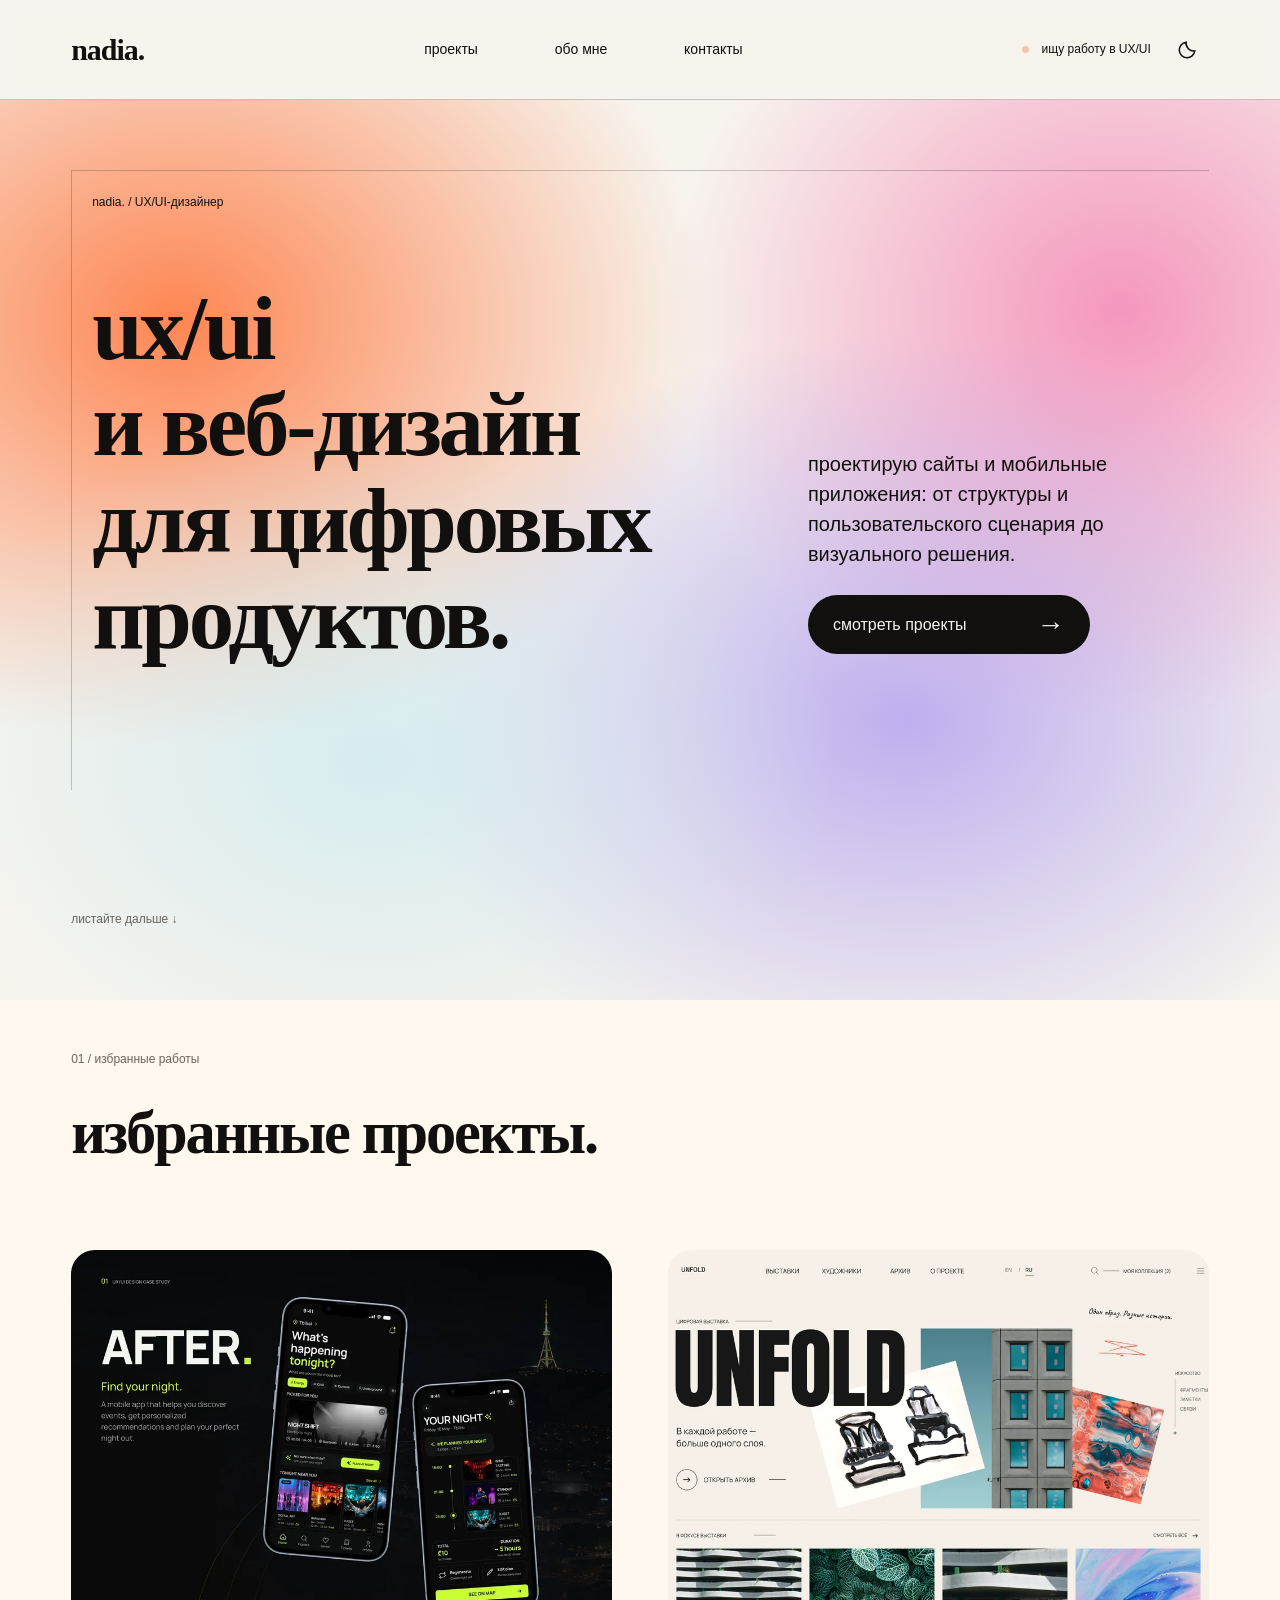
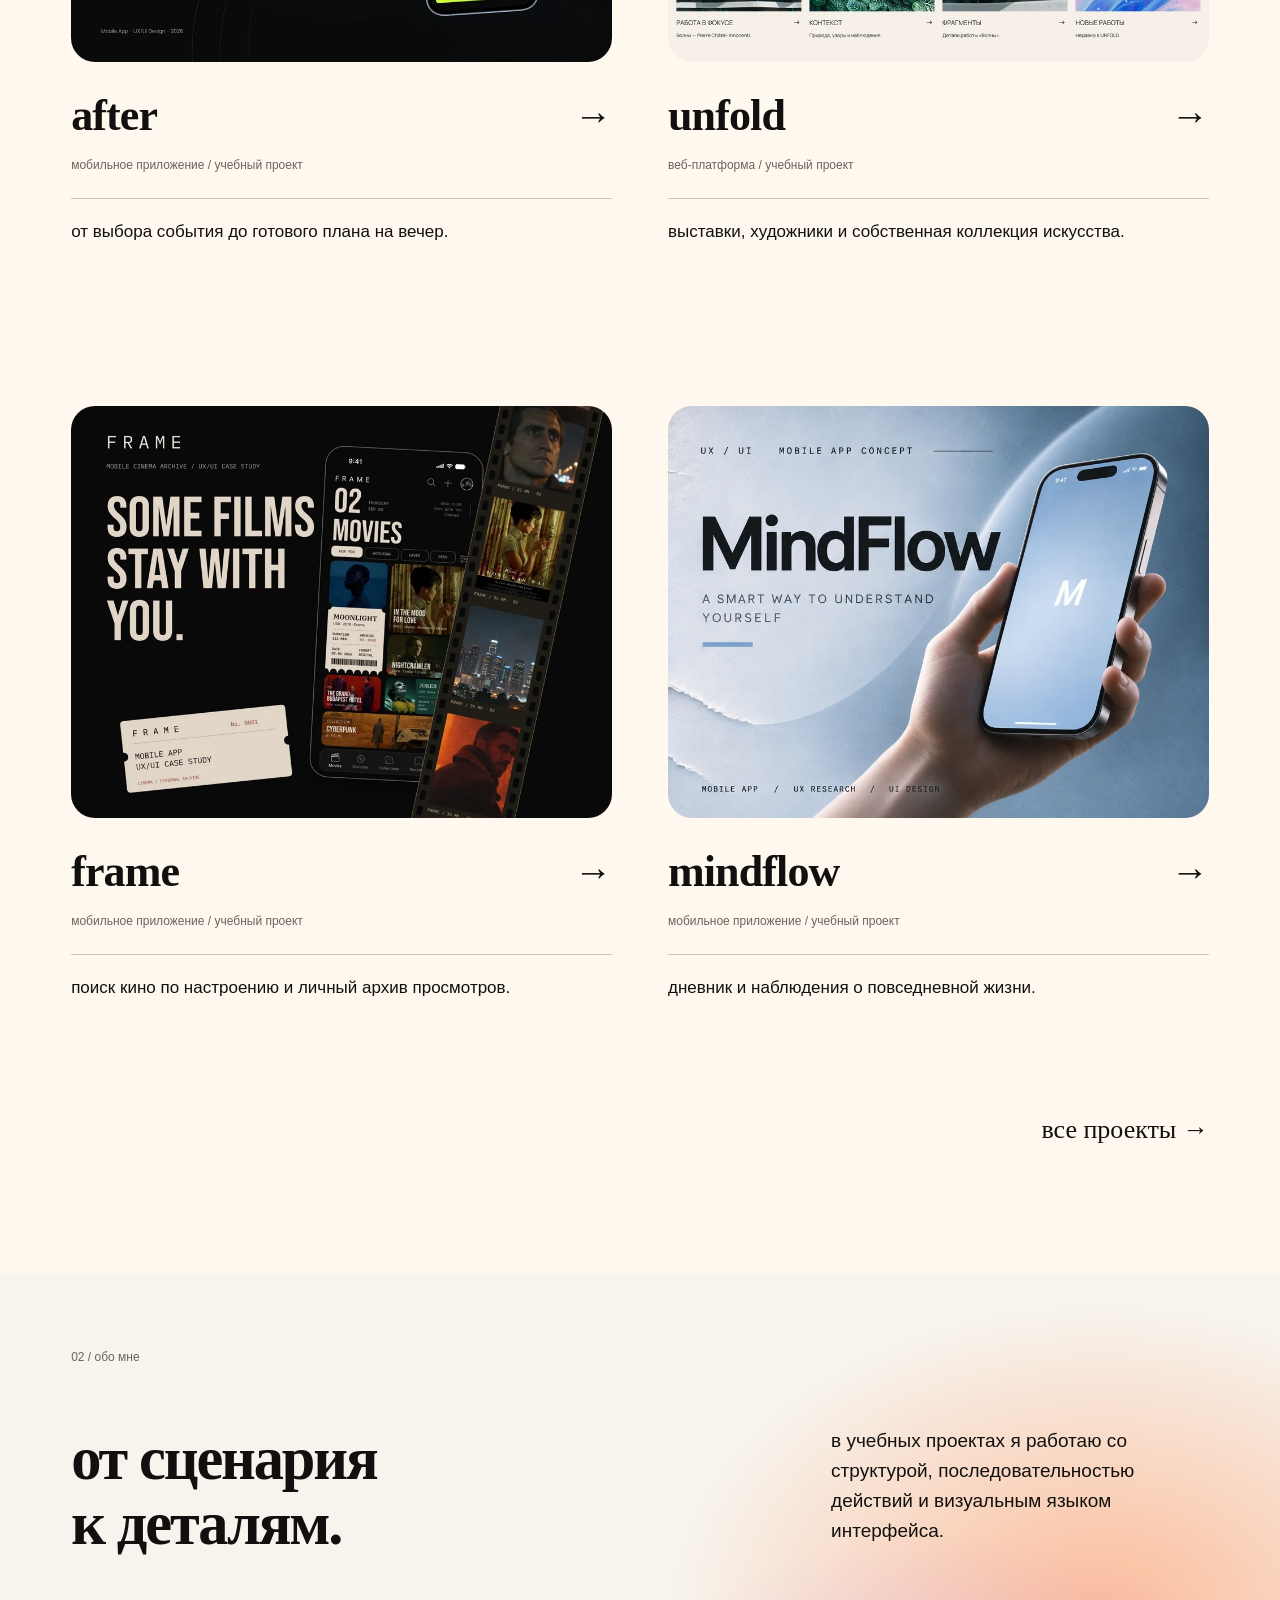
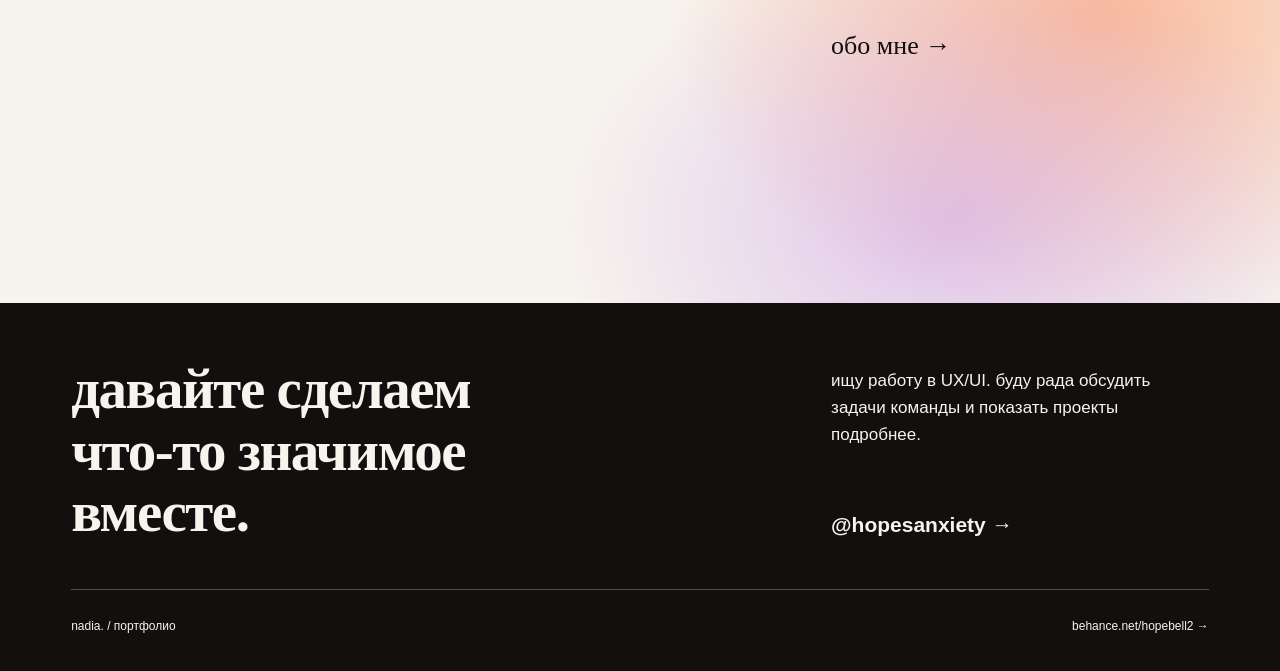
==== commit 91a4235a: "Stabilize View Projects hover target and simplify lift styling" ====
--- a/index.html
+++ b/index.html
@@ -1 +1 @@
-<!doctype html><html lang="ru"><head><meta charset="utf-8"><meta name="viewport" content="width=device-width, initial-scale=1"><meta name="description" content="Портфолио UX/UI-дизайнера: учебные проекты сайтов и мобильных приложений."><meta name="theme-color" content="#f7f4ee"><title>UX/UI и веб-дизайн для цифровых продуктов — nadia.</title><link rel="icon" href="favicon.svg?v=20261114aa" type="image/svg+xml"><script src="theme.js?v=20261114aa"></script><link rel="stylesheet" href="style.css?v=20261114aa"><script src="app.js?v=20261114aa" defer></script></head><body data-page="index"><a class="skip" href="#main">Перейти к содержанию</a><header class="site-header"><div class="header-inner"><a class="brand" href="index.html?v=20261114aa" aria-label="nadia. — главная">nadia.</a><nav aria-label="Основная навигация"><a href="projects.html?v=20261114aa" >проекты</a><a href="about.html?v=20261114aa" >обо мне</a><a href="contact.html?v=20261114aa" >контакты</a></nav><div class="header-actions"><a class="status" href="contact.html?v=20261114aa"><span aria-hidden="true"></span>ищу работу в UX/UI</a><button class="theme-toggle" type="button" aria-label="Включить тёмную тему" aria-pressed="false" title="Включить тёмную тему" disabled><svg class="theme-moon" viewBox="0 0 24 24" fill="none" stroke="currentColor" stroke-width="1.7" aria-hidden="true"><path d="M20.5 13A8.5 8.5 0 0 1 11 3.5 8.5 8.5 0 1 0 20.5 13Z"/></svg><svg class="theme-sun" viewBox="0 0 24 24" fill="none" stroke="currentColor" stroke-width="1.7" aria-hidden="true"><circle cx="12" cy="12" r="4"/><path d="M12 2v2m0 16v2M2 12h2m16 0h2M5 5l1.5 1.5m11 11L19 19M5 19l1.5-1.5m11-11L19 5"/></svg></button></div></div></header><main id="main"><section class="home-hero glow"><div class="hero-frame"><p class="eyebrow">nadia. / UX/UI-дизайнер</p><div class="hero-grid"><h1>ux/ui<br>и веб-дизайн<br>для цифровых<br>продуктов.</h1><div class="hero-intro"><p>проектирую сайты и мобильные приложения: от структуры и пользовательского сценария до визуального решения.</p><a class="pill" href="#selected">смотреть проекты<span aria-hidden="true">→</span></a></div></div></div><a class="scroll-cue" href="#selected">листайте дальше ↓</a></section><section class="selected content" id="selected"><p class="eyebrow">01 / избранные работы</p><h2 data-reveal>избранные проекты.</h2><div class="project-grid"><a class="project-card" href="after.html?v=20261114aa" data-reveal><img src="assets/after-cover-960.webp" srcset="assets/after-cover-480.webp 480w, assets/after-cover-960.webp 960w, assets/after-cover-1600.webp 1600w" sizes="(max-width: 700px) 92vw, (max-width: 1100px) 45vw, 612px" width="1600" height="1222" alt="AFTER — от выбора события до готового плана на вечер." loading="eager" decoding="async" fetchpriority="high"><div class="card-title"><h3>after</h3><span aria-hidden="true">→</span></div><p class="eyebrow">мобильное приложение / учебный проект</p><p class="card-desc">от выбора события до готового плана на вечер.</p></a><a class="project-card" href="unfold.html?v=20261114aa" data-reveal><img src="assets/unfold-cover-r2-960.webp" srcset="assets/unfold-cover-r2-480.webp 480w, assets/unfold-cover-r2-960.webp 960w, assets/unfold-cover-r2-1600.webp 1600w" sizes="(max-width: 700px) 92vw, (max-width: 1100px) 45vw, 612px" width="2560" height="1941" alt="UNFOLD — выставки, художники и собственная коллекция искусства." loading="lazy" decoding="async"><div class="card-title"><h3>unfold</h3><span aria-hidden="true">→</span></div><p class="eyebrow">веб-платформа / учебный проект</p><p class="card-desc">выставки, художники и собственная коллекция искусства.</p></a><a class="project-card" href="frame.html?v=20261114aa" data-reveal><img src="assets/frame-cover-r2-960.webp" srcset="assets/frame-cover-r2-480.webp 480w, assets/frame-cover-r2-960.webp 960w, assets/frame-cover-r2-1600.webp 1600w" sizes="(max-width: 700px) 92vw, (max-width: 1100px) 45vw, 612px" width="1600" height="1213" alt="FRAME — поиск кино по настроению и личный архив просмотров." loading="lazy" decoding="async"><div class="card-title"><h3>frame</h3><span aria-hidden="true">→</span></div><p class="eyebrow">мобильное приложение / учебный проект</p><p class="card-desc">поиск кино по настроению и личный архив просмотров.</p></a><a class="project-card" href="mindflow.html?v=20261114aa" data-reveal><img src="assets/mindflow-cover-960.webp" srcset="assets/mindflow-cover-480.webp 480w, assets/mindflow-cover-960.webp 960w, assets/mindflow-cover-1418.webp 1418w" sizes="(max-width: 700px) 92vw, (max-width: 1100px) 45vw, 612px" width="1418" height="1109" alt="MINDFLOW — дневник и наблюдения о повседневной жизни." loading="lazy" decoding="async"><div class="card-title"><h3>mindflow</h3><span aria-hidden="true">→</span></div><p class="eyebrow">мобильное приложение / учебный проект</p><p class="card-desc">дневник и наблюдения о повседневной жизни.</p></a></div><a class="text-link all-projects" href="projects.html?v=20261114aa">все проекты →</a></section><section class="about-strip content glow-soft"><p class="eyebrow">02 / обо мне</p><div class="split"><h2 data-reveal>от сценария<br>к деталям.</h2><div><p>в учебных проектах я работаю со структурой, последовательностью действий и визуальным языком интерфейса.</p><a class="text-link" href="about.html?v=20261114aa">обо мне →</a></div></div></section></main><footer class="footer"><div class="footer-grid"><h2>давайте сделаем<br>что-то значимое<br>вместе.</h2><div><p>ищу работу в UX/UI. буду рада обсудить задачи команды и показать проекты подробнее.</p><a class="telegram" href="https://t.me/hopesanxiety">@hopesanxiety <span aria-hidden="true">→</span></a></div></div><div class="footer-bottom"><span>nadia. / портфолио</span><a href="https://www.behance.net/hopebell2">behance.net/hopebell2 →</a></div></footer><dialog class="lightbox" aria-label="Просмотр экрана проекта"><button class="close-dialog" type="button" aria-label="Закрыть изображение">×</button><img alt=""></dialog></body></html>+<!doctype html><html lang="ru"><head><meta charset="utf-8"><meta name="viewport" content="width=device-width, initial-scale=1"><meta name="description" content="Портфолио UX/UI-дизайнера: учебные проекты сайтов и мобильных приложений."><meta name="theme-color" content="#f7f4ee"><title>UX/UI и веб-дизайн для цифровых продуктов — nadia.</title><link rel="icon" href="favicon.svg?v=20261114ag" type="image/svg+xml"><script src="theme.js?v=20261114ag"></script><link rel="stylesheet" href="style.css?v=20261114ag"><script src="app.js?v=20261114ag" defer></script></head><body data-page="index"><a class="skip" href="#main">Перейти к содержанию</a><header class="site-header"><div class="header-inner"><a class="brand" href="index.html?v=20261114ag" aria-label="nadia. — главная">nadia.</a><nav aria-label="Основная навигация"><a href="projects.html?v=20261114ag" >проекты</a><a href="about.html?v=20261114ag" >обо мне</a><a href="contact.html?v=20261114ag" >контакты</a></nav><div class="header-actions"><a class="status" href="contact.html?v=20261114ag"><span aria-hidden="true"></span>ищу работу в UX/UI</a><button class="theme-toggle" type="button" aria-label="Включить тёмную тему" aria-pressed="false" title="Включить тёмную тему" disabled><svg class="theme-moon" viewBox="0 0 24 24" fill="none" stroke="currentColor" stroke-width="1.7" aria-hidden="true"><path d="M20.5 13A8.5 8.5 0 0 1 11 3.5 8.5 8.5 0 1 0 20.5 13Z"/></svg><svg class="theme-sun" viewBox="0 0 24 24" fill="none" stroke="currentColor" stroke-width="1.7" aria-hidden="true"><circle cx="12" cy="12" r="4"/><path d="M12 2v2m0 16v2M2 12h2m16 0h2M5 5l1.5 1.5m11 11L19 19M5 19l1.5-1.5m11-11L19 5"/></svg></button></div></div></header><main id="main"><section class="home-hero glow"><div class="hero-frame"><p class="eyebrow">nadia. / UX/UI-дизайнер</p><div class="hero-grid"><h1>ux/ui<br>и веб-дизайн<br>для цифровых<br>продуктов.</h1><div class="hero-intro"><p>проектирую сайты и мобильные приложения: от структуры и пользовательского сценария до визуального решения.</p><div class="project-cta"><a class="pill" href="#selected">смотреть проекты<span class="link-arrow" aria-hidden="true">→</span></a></div></div></div></div><a class="scroll-cue" href="#selected">листайте дальше ↓</a></section><section class="selected content" id="selected"><p class="eyebrow">01 / избранные работы</p><h2 data-reveal>избранные проекты.</h2><div class="project-grid"><div class="project-entry project-entry--left" data-reveal><a class="project-card" href="after.html?v=20261114ag"><img src="assets/after-cover-960.webp" srcset="assets/after-cover-480.webp 480w, assets/after-cover-960.webp 960w, assets/after-cover-1600.webp 1600w" sizes="(max-width: 700px) 92vw, (max-width: 1100px) 45vw, 612px" width="1600" height="1222" alt="AFTER — от выбора события до готового плана на вечер." loading="eager" decoding="async" fetchpriority="high"><div class="card-title"><h3>after</h3><span class="link-arrow" aria-hidden="true">→</span></div><p class="eyebrow">мобильное приложение / учебный проект</p><p class="card-desc">от выбора события до готового плана на вечер.</p></a></div><div class="project-entry project-entry--right" data-reveal><a class="project-card" href="unfold.html?v=20261114ag"><img src="assets/unfold-cover-r2-960.webp" srcset="assets/unfold-cover-r2-480.webp 480w, assets/unfold-cover-r2-960.webp 960w, assets/unfold-cover-r2-1600.webp 1600w" sizes="(max-width: 700px) 92vw, (max-width: 1100px) 45vw, 612px" width="2560" height="1941" alt="UNFOLD — выставки, художники и собственная коллекция искусства." loading="lazy" decoding="async"><div class="card-title"><h3>unfold</h3><span class="link-arrow" aria-hidden="true">→</span></div><p class="eyebrow">веб-платформа / учебный проект</p><p class="card-desc">выставки, художники и собственная коллекция искусства.</p></a></div><div class="project-entry project-entry--left" data-reveal><a class="project-card" href="frame.html?v=20261114ag"><img src="assets/frame-cover-r2-960.webp" srcset="assets/frame-cover-r2-480.webp 480w, assets/frame-cover-r2-960.webp 960w, assets/frame-cover-r2-1600.webp 1600w" sizes="(max-width: 700px) 92vw, (max-width: 1100px) 45vw, 612px" width="1600" height="1213" alt="FRAME — поиск кино по настроению и личный архив просмотров." loading="lazy" decoding="async"><div class="card-title"><h3>frame</h3><span class="link-arrow" aria-hidden="true">→</span></div><p class="eyebrow">мобильное приложение / учебный проект</p><p class="card-desc">поиск кино по настроению и личный архив просмотров.</p></a></div><div class="project-entry project-entry--right" data-reveal><a class="project-card" href="mindflow.html?v=20261114ag"><img src="assets/mindflow-cover-960.webp" srcset="assets/mindflow-cover-480.webp 480w, assets/mindflow-cover-960.webp 960w, assets/mindflow-cover-1418.webp 1418w" sizes="(max-width: 700px) 92vw, (max-width: 1100px) 45vw, 612px" width="1418" height="1109" alt="MINDFLOW — дневник и наблюдения о повседневной жизни." loading="lazy" decoding="async"><div class="card-title"><h3>mindflow</h3><span class="link-arrow" aria-hidden="true">→</span></div><p class="eyebrow">мобильное приложение / учебный проект</p><p class="card-desc">дневник и наблюдения о повседневной жизни.</p></a></div></div><a class="text-link all-projects" href="projects.html?v=20261114ag">все проекты <span class="link-arrow" aria-hidden="true">→</span></a></section><section class="about-strip content glow-soft"><p class="eyebrow">02 / обо мне</p><div class="split"><h2 data-reveal>от сценария<br>к деталям.</h2><div><p>в учебных проектах я работаю со структурой, последовательностью действий и визуальным языком интерфейса.</p><a class="text-link" href="about.html?v=20261114ag">обо мне <span class="link-arrow" aria-hidden="true">→</span></a></div></div></section></main><footer class="footer"><div class="footer-grid"><h2>давайте сделаем<br>что-то значимое<br>вместе.</h2><div><p>ищу работу в UX/UI. буду рада обсудить задачи команды и показать проекты подробнее.</p><a class="telegram" href="https://t.me/hopesanxiety">@hopesanxiety <span class="link-arrow" aria-hidden="true">→</span></a></div></div><div class="footer-bottom"><span>nadia. / портфолио</span><a href="https://www.behance.net/hopebell2">behance.net/hopebell2 <span class="link-arrow" aria-hidden="true">→</span></a></div></footer><dialog class="lightbox" aria-label="Просмотр экрана проекта"><button class="close-dialog" type="button" aria-label="Закрыть изображение">×</button><img alt=""></dialog></body></html>
--- a/style.css
+++ b/style.css
@@ -168,3 +168,40 @@
 @media(hover:hover){.all-projects:hover::after{transform:scaleX(1)}}
 .all-projects:focus-visible::after{transform:scaleX(1)}
 @media(prefers-reduced-motion:reduce){.all-projects::after{transition:none}}
+
+/* Match the home About link and contact Behance link to project navigation motion. */
+.about-strip .text-link,.contact-behance .text-link{position:relative;display:inline-block;width:fit-content;max-width:100%;padding-bottom:5px;text-decoration:none}
+.about-strip .text-link:hover,.contact-behance .text-link:hover{text-decoration:none}
+.about-strip .text-link::after,.contact-behance .text-link::after{content:"";position:absolute;left:0;right:0;bottom:0;height:2px;background:currentColor;transform:scaleX(0);transform-origin:left;transition:transform 240ms ease}
+@media(hover:hover){.about-strip .text-link:hover::after,.contact-behance .text-link:hover::after{transform:scaleX(1)}}
+.about-strip .text-link:focus-visible::after,.contact-behance .text-link:focus-visible::after{transform:scaleX(1)}
+@media(prefers-reduced-motion:reduce){.about-strip .text-link::after,.contact-behance .text-link::after{transition:none}}
+
+/* Observe stationary grid cells so cards can enter from beyond either viewport edge. */
+.selected{overflow:hidden}
+@supports(overflow:clip){.selected{overflow:clip}}
+.selected .project-entry{min-width:0;--entry-x:-100vw;--entry-delay:0ms}
+.selected .project-entry--right{--entry-x:100vw;--entry-delay:110ms}
+.selected .project-entry[data-reveal].will-reveal{opacity:1;transform:none;transition:none}
+.selected .project-entry.will-reveal>.project-card{opacity:0;transform:translate3d(var(--entry-x),0,0);transition:transform 1150ms cubic-bezier(.16,1,.3,1),opacity 700ms ease;transition-delay:var(--entry-delay)}
+.selected .project-entry.will-reveal.is-visible>.project-card{opacity:1;transform:none}
+@media(max-width:700px){.selected .project-entry--right{--entry-delay:0ms}}
+@media(prefers-reduced-motion:reduce){.selected .project-entry.will-reveal>.project-card{opacity:1;transform:none;transition:none}}
+
+/* Small directional cues on links, with a gentle lift for Telegram buttons. */
+.link-arrow{display:inline-block;--arrow-shift:5px;transition:transform 240ms cubic-bezier(.2,.7,.2,1)}
+.link-arrow--back{--arrow-shift:-5px}
+.pill[href="https://t.me/hopesanxiety"]{transition:transform 240ms cubic-bezier(.2,.7,.2,1),background-color 200ms ease,color 200ms ease}
+@media(hover:hover){a:hover .link-arrow{transform:translateX(var(--arrow-shift))}.pill[href="https://t.me/hopesanxiety"]:hover{transform:translateY(-4px)}}
+a:focus-visible .link-arrow{transform:translateX(var(--arrow-shift))}
+.pill[href="https://t.me/hopesanxiety"]:focus-visible{transform:translateY(-4px)}
+.pill[href="https://t.me/hopesanxiety"]:active{transform:translateY(-2px)}
+@media(prefers-reduced-motion:reduce){.link-arrow,.pill[href="https://t.me/hopesanxiety"]{transition:none}a:hover .link-arrow,a:focus-visible .link-arrow,.pill[href="https://t.me/hopesanxiety"]:hover,.pill[href="https://t.me/hopesanxiety"]:focus-visible,.pill[href="https://t.me/hopesanxiety"]:active{transform:none}}
+
+/* Keep the pointer target stationary while the project button rises. */
+.home-hero .project-cta{display:table;padding-top:8px;margin-top:-8px}
+.home-hero .project-cta>.pill{transition:transform 240ms cubic-bezier(.2,.7,.2,1),background-color 200ms ease,color 200ms ease;transform:translate3d(0,0,0)}
+@media(hover:hover){.home-hero .project-cta:hover>.pill{transform:translate3d(0,-8px,0)}.home-hero .project-cta:hover .link-arrow{transform:translateX(5px)}}
+.home-hero .project-cta>.pill:focus-visible{transform:translate3d(0,-8px,0)}
+.home-hero .project-cta>.pill:active{transform:translate3d(0,-3px,0)}
+@media(prefers-reduced-motion:reduce){.home-hero .project-cta>.pill{transition:none}.home-hero .project-cta:hover>.pill,.home-hero .project-cta>.pill:focus-visible,.home-hero .project-cta>.pill:active,.home-hero .project-cta:hover .link-arrow{transform:none}}
